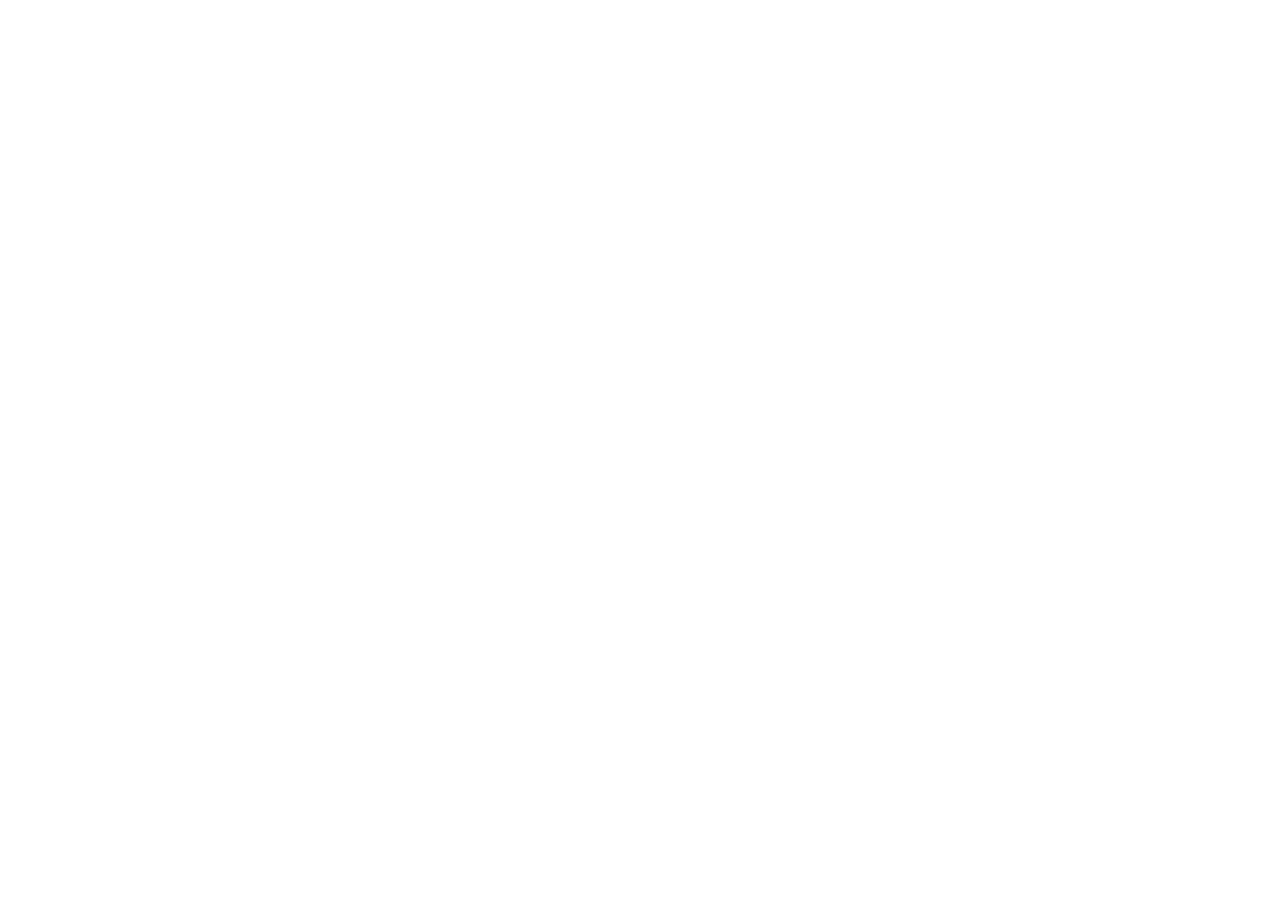
==== hw2/index.html @ 42480605 "Добавила пустые файлы, чтобы Git увидел папки" ====
<!DOCTYPE html>
<html lang="en">
<head>
    <meta charset="UTF-8">
    <meta name="viewport" content="width=device-width, initial-scale=1.0">
    <title>Hello</title>
</head>
<body>
    
</body>
</html>
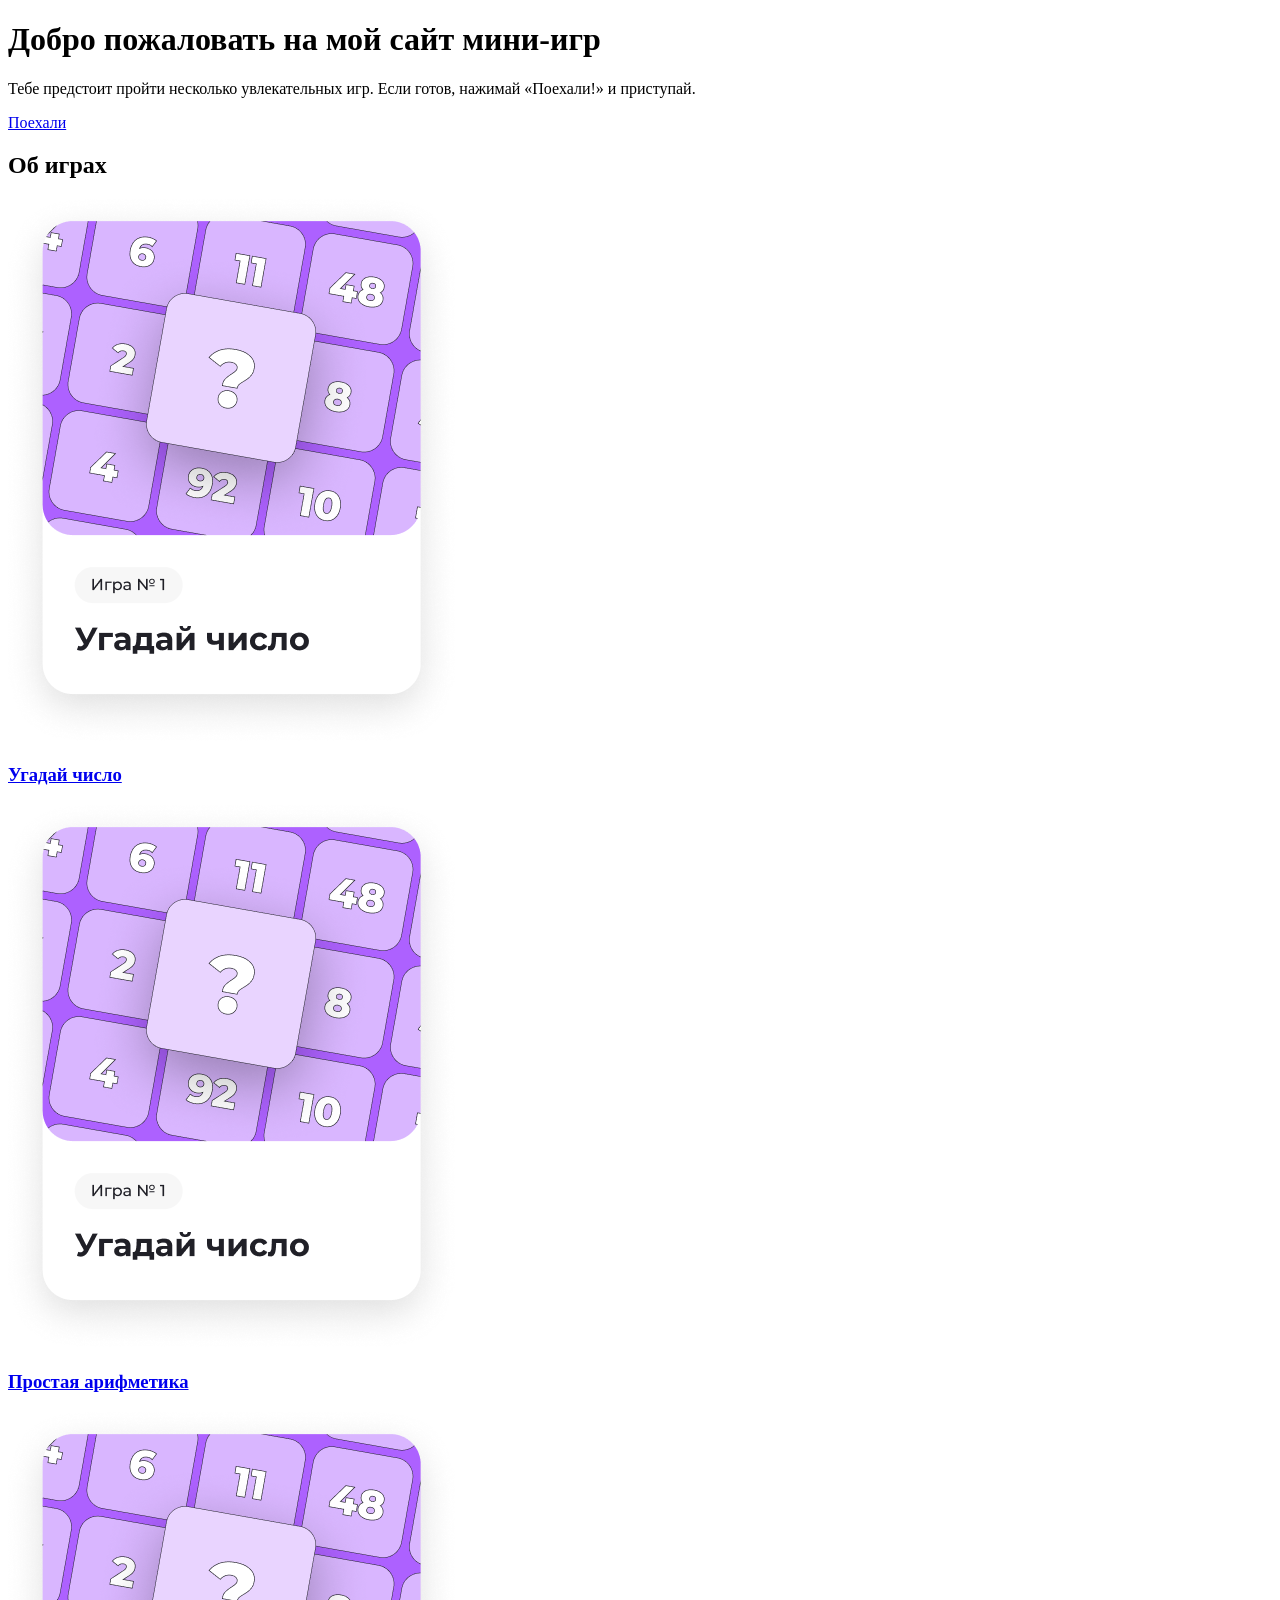
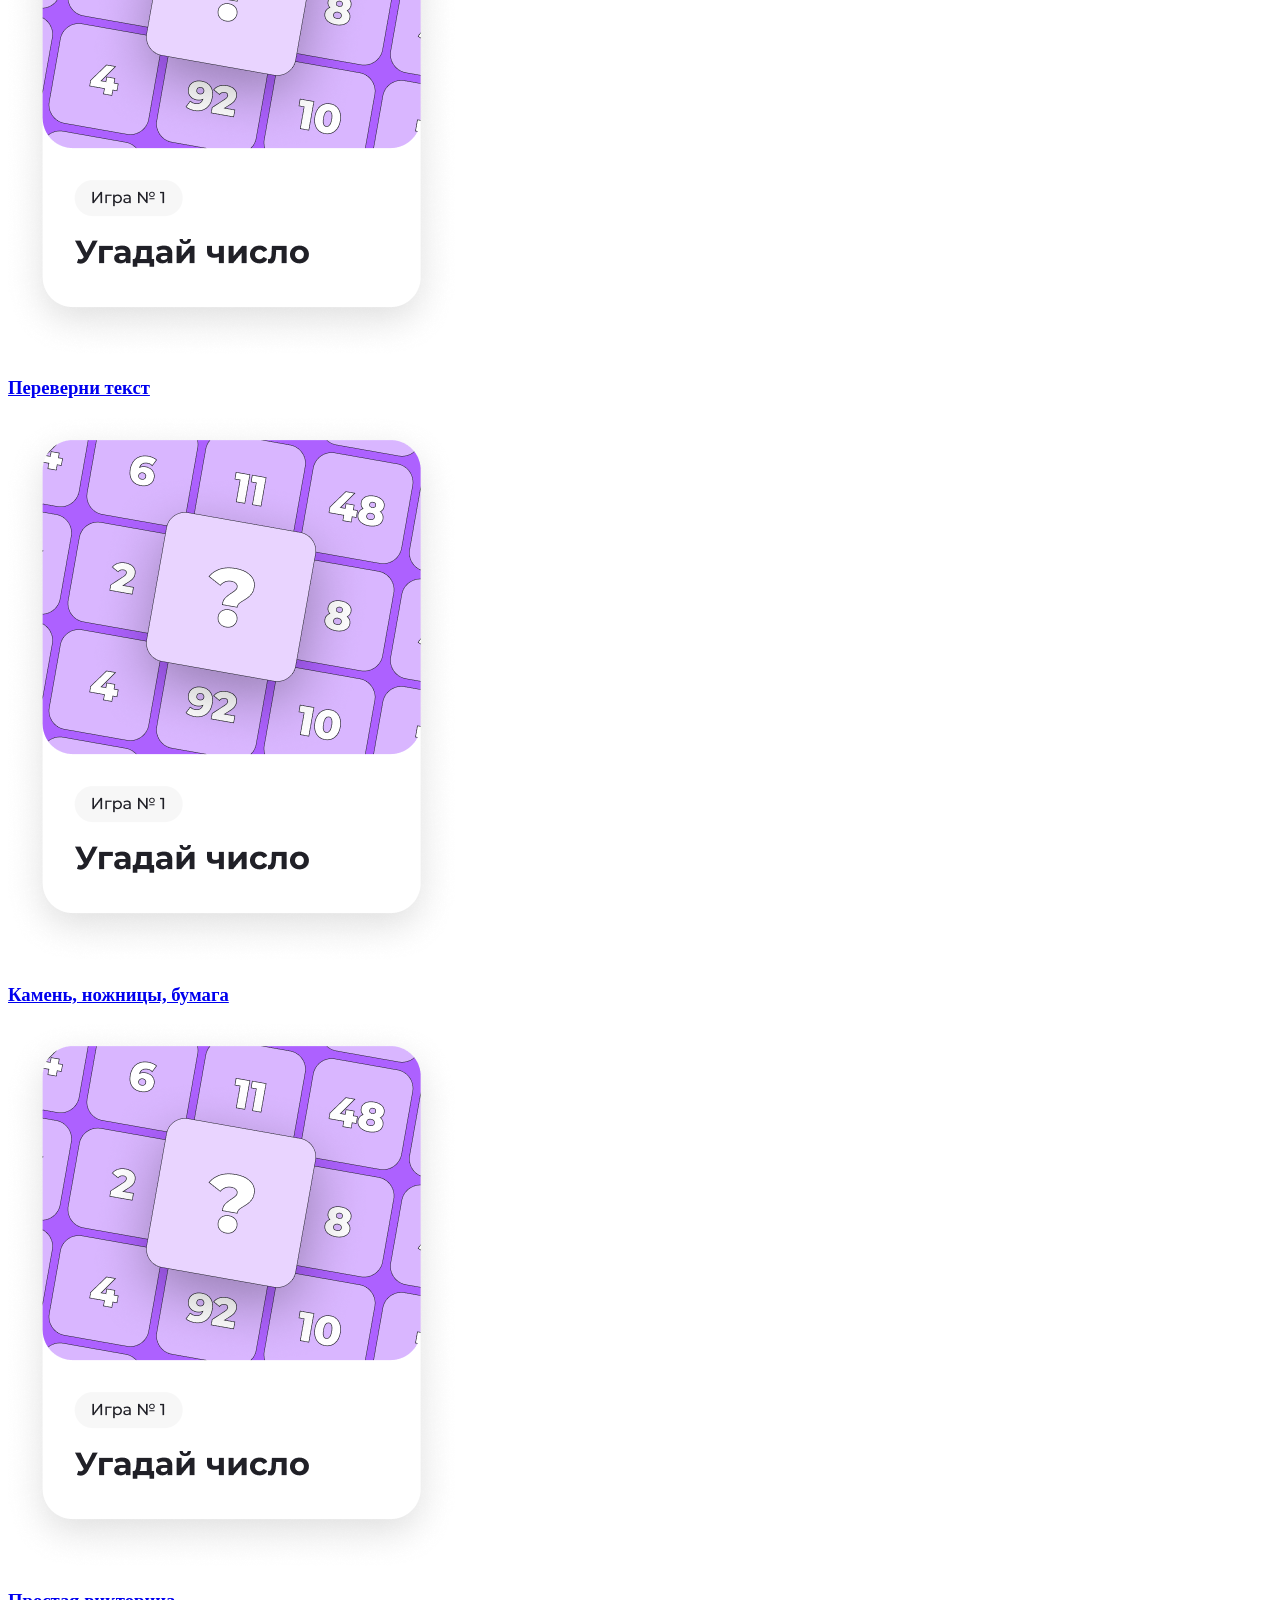
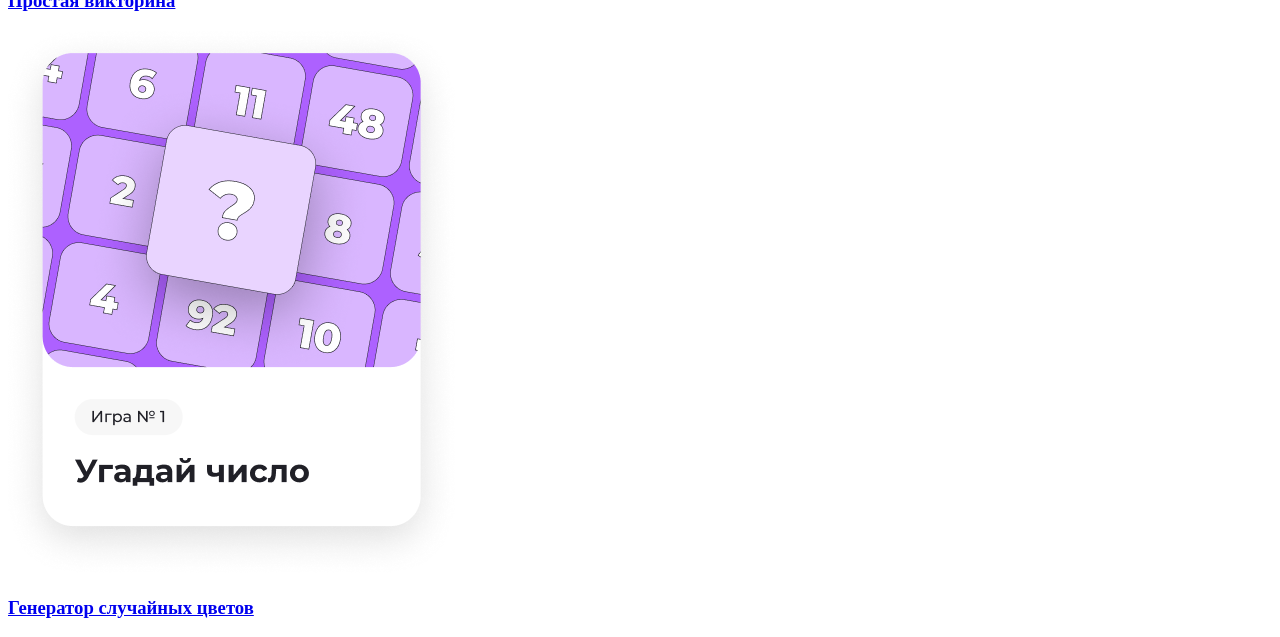
==== commit 854afe04: "Добавлен HTML-каркас сайта" ====
--- a/hw2/index.html
+++ b/hw2/index.html
@@ -1,11 +1,108 @@
 <!DOCTYPE html>
 <html lang="en">
+
 <head>
     <meta charset="UTF-8">
     <meta name="viewport" content="width=device-width, initial-scale=1.0">
-    <title>Hello</title>
+    <title>Сайт мини-игры</title>
 </head>
+
 <body>
-    
+
+    <header class="welcome-section">
+        <div class="welcome-section__container">
+            <div class="welcome-section__content">
+                <h1 class="welcome-section__title">Добро пожаловать на мой сайт мини-игр</h1>
+                <p class="welcome-section__text">Тебе предстоит пройти несколько увлекательных игр. Если готов, нажимай
+                    «Поехали!» и приступай.</p>
+                <div class="welcome-section__buttons">
+                    <a href="#games" class="welcome-section__button welcome-section__button_primary">Поехали</a>
+
+                </div>
+
+            </div>
+
+        </div>
+
+    </header>
+    <!--Блок "Об играх"-->
+    <main class="about-games-section" id="about">
+        <div class="about-games-section__container">
+            <h2 class="about-games-section__title">Об играх</h2>
+            <div class="games-grid">
+                <a href="#game-link-1" class="game-card">
+                    <div class="game-card__image-wrapper">
+                        <img src="img/guess.png" alt="Угадай число" class="game-card__image">
+
+                    </div>
+                    <div class="game-card__content">
+                        <h3 class="game-card__title">Угадай число</h3>
+
+
+                    </div>
+                </a>
+                <a href="#game-link-2" class="game-card">
+                    <div class="game-card__image-wrapper">
+                        <img src="img/guess.png" alt="Простая арифметика" class="game-card__image">
+
+                    </div>
+                    <div class="game-card__content">
+                        <h3 class="game-card__title">Простая арифметика</h3>
+
+
+                    </div>
+                </a>
+                <a href="#game-link-3" class="game-card">
+                    <div class="game-card__image-wrapper">
+                        <img src="img/guess.png" alt="Переверни текст" class="game-card__image">
+
+                    </div>
+                    <div class="game-card__content">
+                        <h3 class="game-card__title">Переверни текст</h3>
+
+
+                    </div>
+                </a>
+                <a href="#game-link-4" class="game-card">
+                    <div class="game-card__image-wrapper">
+                        <img src="img/guess.png" alt="Камень, ножницы, бумага" class="game-card__image">
+
+                    </div>
+                    <div class="game-card__content">
+                        <h3 class="game-card__title">Камень, ножницы, бумага</h3>
+
+
+                    </div>
+                </a>
+                <a href="#game-link-5" class="game-card">
+                    <div class="game-card__image-wrapper">
+                        <img src="img/guess.png" alt="Простая викторина" class="game-card__image">
+
+                    </div>
+                    <div class="game-card__content">
+                        <h3 class="game-card__title">Простая викторина</h3>
+
+
+                    </div>
+                </a>
+                <a href="#game-link-6" class="game-card">
+                    <div class="game-card__image-wrapper">
+                        <img src="img/guess.png" alt="Генератор случайных цветов" class="game-card__image">
+
+                    </div>
+                    <div class="game-card__content">
+                        <h3 class="game-card__title">Генератор случайных цветов</h3>
+
+
+                    </div>
+                </a>
+
+            </div>
+
+        </div>
+
+    </main>
+
 </body>
+
 </html>
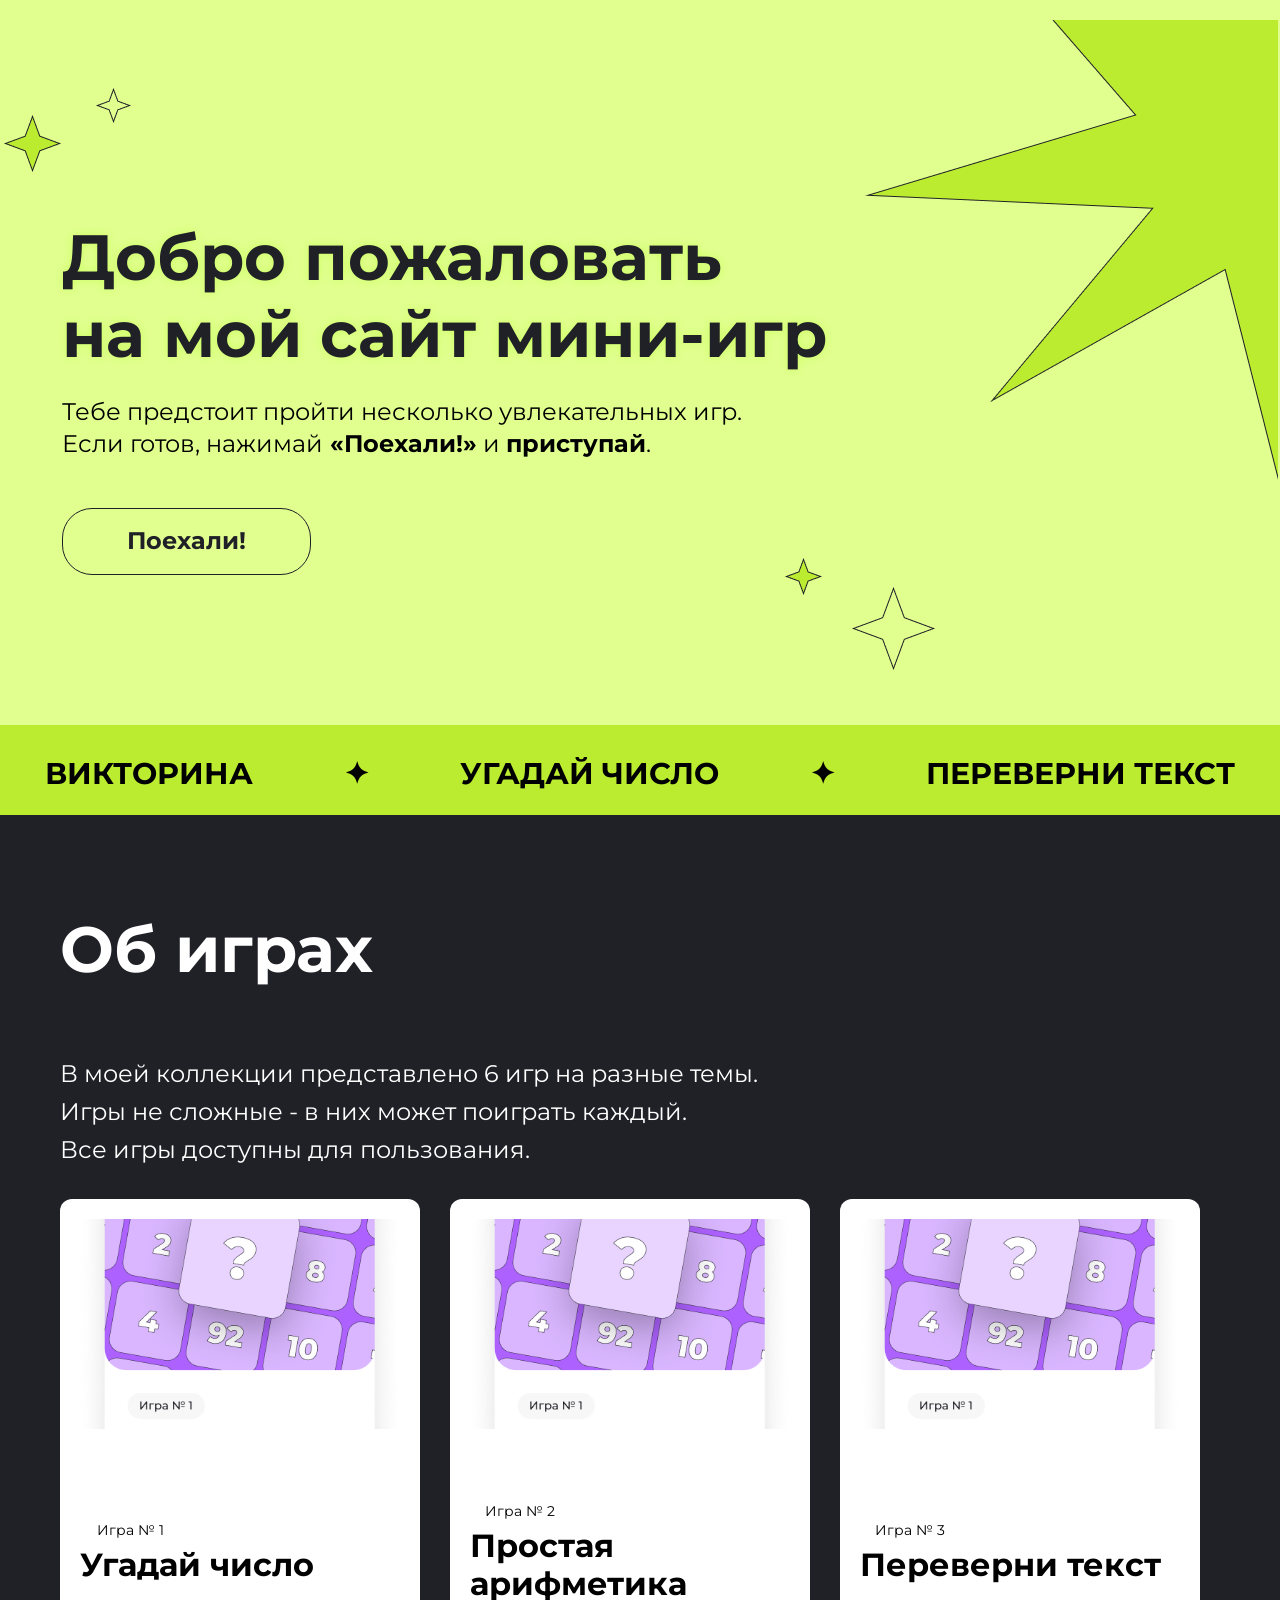
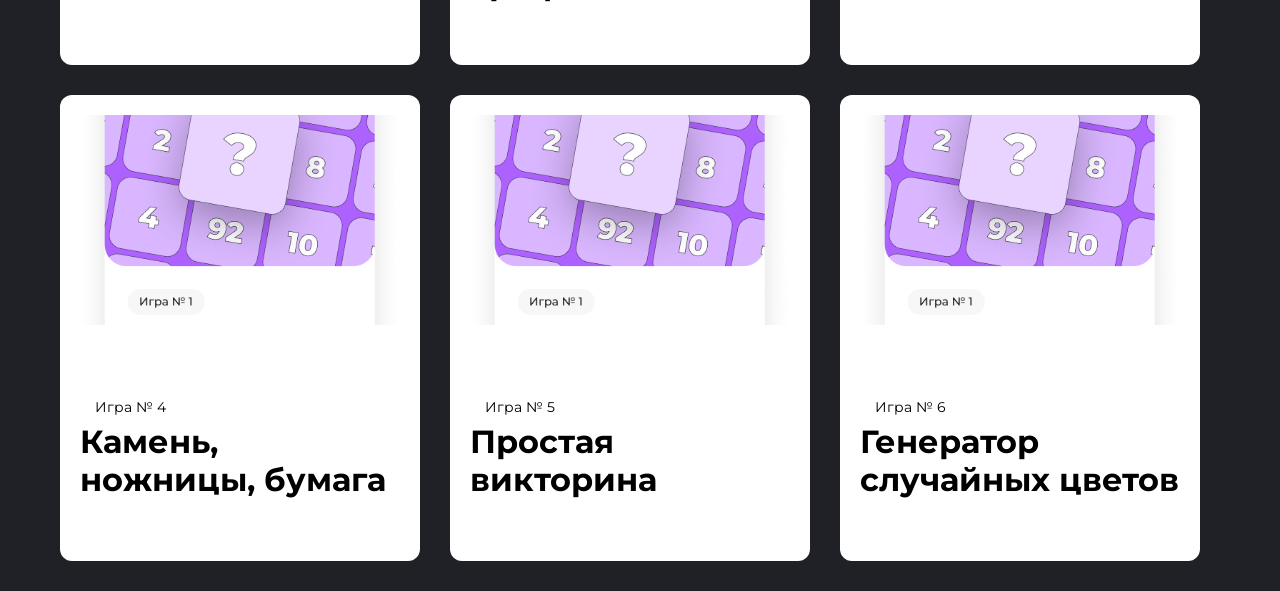
==== commit 57a37ef8: "Выполнена работа по CSS-верстке" ====
--- a/hw2/index.html
+++ b/hw2/index.html
@@ -5,84 +5,84 @@
     <meta charset="UTF-8">
     <meta name="viewport" content="width=device-width, initial-scale=1.0">
     <title>Сайт мини-игры</title>
+    <link rel="preconnect" href="https://fonts.googleapis.com">
+    <link rel="preconnect" href="https://fonts.gstatic.com" crossorigin>
+    <link href="https://fonts.googleapis.com/css2?family=Montserrat:ital,wght@0,100..900;1,100..900&display=swap"
+        rel="stylesheet">
+
+    <link rel="stylesheet" href="style.css">
 </head>
 
 <body>
-
     <header class="welcome-section">
+        <!--звезды-->
+        <img src="img/Star-1.png" class="star star-1" alt="star">
+        <img src="img/Star-2.png" class="star star-2" alt="star">
+        <img src="img/Star-3.png" class="star star-3" alt="star">
+        <img src="img/Star-4.png" class="star star-4" alt="star">
+        <img src="img/Star-5.png" class="star star-5" alt="star">
         <div class="welcome-section__container">
             <div class="welcome-section__content">
-                <h1 class="welcome-section__title">Добро пожаловать на мой сайт мини-игр</h1>
-                <p class="welcome-section__text">Тебе предстоит пройти несколько увлекательных игр. Если готов, нажимай
-                    «Поехали!» и приступай.</p>
+                <h1 class="welcome-section__title">Добро пожаловать<br> на мой сайт мини-игр</h1>
+                <p class="welcome-section__text">Тебе предстоит пройти несколько увлекательных игр.<br> Если готов, нажимай<strong> «Поехали!»</strong> и <strong> приступай</strong>.</p>
                 <div class="welcome-section__buttons">
-                    <a href="#games" class="welcome-section__button welcome-section__button_primary">Поехали</a>
-
+                    <a href="#about" class="welcome-section__button welcome-section__button_primary">Поехали!</a>
                 </div>
-
             </div>
-
         </div>
-
-    </header>
-    <!--Блок "Об играх"-->
+        <div class="games-marquee">
+            <span>ВИКТОРИНА</span> ✦ <span>УГАДАЙ ЧИСЛО</span> ✦ <span>ПЕРЕВЕРНИ ТЕКСТ</span>
+        </div>
+    </header> 
+    <!-- "Об играх"-->
     <main class="about-games-section" id="about">
         <div class="about-games-section__container">
             <h2 class="about-games-section__title">Об играх</h2>
+            <p class="about-games-section__text">В моей коллекции представлено 6 игр на разные темы.<br> Игры не сложные - в них может поиграть каждый.<br> Все игры доступны для пользования.</p>
             <div class="games-grid">
                 <a href="#game-link-1" class="game-card">
                     <div class="game-card__image-wrapper">
                         <img src="img/guess.png" alt="Угадай число" class="game-card__image">
-
                     </div>
                     <div class="game-card__content">
+                        <span class="game-card__number">Игра № 1</span>
                         <h3 class="game-card__title">Угадай число</h3>
-
-
                     </div>
                 </a>
                 <a href="#game-link-2" class="game-card">
                     <div class="game-card__image-wrapper">
                         <img src="img/guess.png" alt="Простая арифметика" class="game-card__image">
-
                     </div>
                     <div class="game-card__content">
+                        <span class="game-card__number">Игра № 2</span>
                         <h3 class="game-card__title">Простая арифметика</h3>
-
-
                     </div>
                 </a>
                 <a href="#game-link-3" class="game-card">
                     <div class="game-card__image-wrapper">
                         <img src="img/guess.png" alt="Переверни текст" class="game-card__image">
-
                     </div>
                     <div class="game-card__content">
+                        <span class="game-card__number">Игра № 3</span>
                         <h3 class="game-card__title">Переверни текст</h3>
-
-
                     </div>
                 </a>
                 <a href="#game-link-4" class="game-card">
                     <div class="game-card__image-wrapper">
                         <img src="img/guess.png" alt="Камень, ножницы, бумага" class="game-card__image">
-
                     </div>
                     <div class="game-card__content">
+                        <span class="game-card__number">Игра № 4</span>
                         <h3 class="game-card__title">Камень, ножницы, бумага</h3>
-
-
                     </div>
                 </a>
                 <a href="#game-link-5" class="game-card">
                     <div class="game-card__image-wrapper">
                         <img src="img/guess.png" alt="Простая викторина" class="game-card__image">
-
                     </div>
                     <div class="game-card__content">
+                        <span class="game-card__number">Игра № 5</span>
                         <h3 class="game-card__title">Простая викторина</h3>
-
-
                     </div>
                 </a>
                 <a href="#game-link-6" class="game-card">
@@ -91,18 +91,14 @@
 
                     </div>
                     <div class="game-card__content">
+                        <span class="game-card__number">Игра № 6</span>
                         <h3 class="game-card__title">Генератор случайных цветов</h3>
 
 
                     </div>
                 </a>
-
             </div>
-
         </div>
-
     </main>
-
 </body>
-
 </html>
--- a/hw2/style.css
+++ b/hw2/style.css
@@ -0,0 +1,270 @@
+css
+/* Базовые стили и переменные */
+:root {
+    --color-background-dark: #181818; /* Фон всего сайта */
+    --color-background-light: #282828; /* Фон секций */
+    --color-primary-green: #A1FF00; /* Яркий зеленый */
+    --color-accent-yellow: #FFD700; /* Акцентный желтый */
+    --color-text-primary: #FFFFFF; /* Основной текст */
+    --color-text-secondary: #CCCCCC; /* Второстепенный текст */
+    --color-card-bg-1: #4a247f; /* Цвет для карточки 1 */
+    --color-card-bg-2: #008080; /* Цвет для карточки 2 */
+    --color-card-bg-3: #800080; /* Цвет для карточки 3 */
+    --color-card-bg-4: #006400; /* Цвет для карточки 4 */
+    --color-card-bg-5: #800020; /* Цвет для карточки 5 */
+    --color-card-bg-6: #000080; /* Цвет для карточки 6 */
+
+    --font-family-primary: 'Montserrat', sans-serif; 
+    --font-family-secondary: 'Roboto', sans-serif; 
+    --spacing-unit: 16px;
+}
+/* Сброс базовых стилей */
+body {
+    margin: 0;
+    font-family: 'Montserrat', sans-serif;
+    background-color: var(--color-background-dark);
+    color: var(--color-text-primary);
+    line-height: 1.6;
+}
+
+*,
+*::before,
+*::after {
+    box-sizing: border-box;
+}
+/*========================================*/
+/* Блок "Добро пожаловать" */
+/*========================================*/
+.welcome-section {
+    background-color: #E1FF8F;
+    padding: 80px 0; 
+    text-align: left;
+    margin: 0;
+    height: 815px;
+    position: relative; 
+    overflow: hidden; 
+}
+.star {
+    position: absolute;
+}
+.star-1 { top: 20px; right: 2px; }
+.star-2 { top: 115px; left: 4px; }
+.star-3 { top: 88px; left: 96px; }
+.star-4 { top: 587px; right: 345px; }
+.star-5 { top: 558px; right: 458px; }
+
+
+/* Декоративные элементы */
+.welcome-section::before,
+.welcome-section::after {
+    content: '';
+    position: absolute;
+    background-color: var(--color-primary-green);
+    opacity: 0.2;
+    filter: blur(100px); 
+    z-index: 0;
+}
+.welcome-section::before {
+    width: 200px;
+    height: 200px;
+    top: 20px;
+    left: 50px;
+    transform: rotate(-45deg);
+}
+.welcome-section::after {
+    width: 180px;
+    height: 180px;
+    bottom: 30px;
+    right: 70px;
+    transform: rotate(45deg);
+}
+.welcome-section__container {
+    max-width: 1200px; 
+    margin-left: 0;
+    margin-right: 0;
+    padding: 0 20px; 
+    position: relative; 
+    z-index: 1;
+}
+.welcome-section__content {
+    max-width: 800px; 
+    margin: 0;
+    padding: 0 20px;
+    padding-left: 42px;
+    padding-top: 96px;
+    position: relative; 
+    z-index: 1;
+}
+.welcome-section__title {
+    font-family: 'Montserrat', sans-serif;
+    font-size: 64px; 
+    font-weight: 700;
+    width: 769px;
+    line-height: 1.2;
+    color: #202027;
+    margin-bottom: var(--spacing-unit);
+    text-shadow: 0 0 10px rgba(161, 255, 0, 0.3); 
+}
+.welcome-section__text {
+    font-size: 24px; 
+    line-height: 32px;
+    margin-bottom: 48px;        
+}
+.welcome-section__buttons {
+    display: flex;   
+    gap: 20px; 
+}
+.welcome-section__button {
+    display: inline-block;
+    padding: 13px 64px;
+    font-family: 'Montserrat', sans-serif;
+    font-size: 24px;
+    font-weight: 700;
+    text-decoration: none;
+    border-radius: 30px; 
+    transition: all 0.3s ease;
+    cursor: pointer;
+    border: 1px solid transparent;    
+}
+.welcome-section__button_primary {   
+    color: #202027;
+    border-color: #202027;   
+}
+.welcome-section__button_primary:hover {
+    background-color: #202027;
+    color: #FFFFFF;
+    border-color: #202027;
+    transform: translateY(-3px);
+    box-shadow: 0 5px 15px rgba(161, 255, 0, 0.4);
+}
+.welcome-section__button_secondary {
+    background-color: transparent;
+    color: #FFFFFF;
+    border-color: #202027;   
+}
+.welcome-section__button_secondary:hover {
+    background-color: var(--color-primary-green);
+    color: #202027;
+    border-color: #202027;
+    transform: translateY(-3px);
+}
+.games-marquee {
+    background-color: #BCEC30;
+    color: #000;
+    padding: 25px 0;
+    margin-top: 150px;
+    font-size: 30px;
+    font-weight: bold;
+    display: flex;
+    justify-content: space-around;
+    overflow: hidden;
+    text-transform: uppercase;
+}
+/*========================================*/
+/* Блок "Об играх" */
+/*========================================*/
+.about-games-section {
+    background-color: #202027;
+    padding: 30px 0;
+}
+.about-games-section__container {
+    max-width: 1200px;
+    margin: 0;
+    padding-left: 60px;
+    display: flex;
+    flex-direction: column;
+    gap: 5px;  
+}
+.about-games-section__title {
+    font-family: 'Montserrat', sans-serif;
+    font-size: 64px; 
+    font-weight: 700;
+    margin-bottom: 10px;
+    color: #FFFFFF;
+    position: relative;
+    display: inline-block; 
+    padding-bottom: 15px;
+}
+.about-games-section__title::after {
+    content: '';
+    position: absolute;
+    bottom: 0; 
+    left: 50%;
+    transform: translateX(-50%);
+    width: 80px; 
+    height: 3px; 
+    background-color: var(--color-primary-green);
+    border-radius: 2px;
+}
+.about-games-section__text {
+    color: #FFFFFF;
+    font-size: 24px;
+}
+.games-grid {
+    display: grid;
+    grid-template-columns: repeat(3, 1fr); 
+    gap: 30px; 
+}
+.game-card {
+    background-color: #FFFFFF; 
+    border-radius: 12px;
+    overflow: hidden; 
+    text-decoration: none;
+    color: var(--color-text-primary);
+    transition: transform 0.3s ease, box-shadow 0.3s ease;
+    display: flex;
+    min-height: 466px;
+    flex-direction: column; 
+}
+.game-card:hover {
+    transform: translateY(-10px); 
+    box-shadow: 0 15px 30px rgba(0, 0, 0, 0.3); 
+}
+.game-card__image-wrapper {
+    background-color: var(--color-card-bg-1); 
+    display: flex;
+    justify-content: center;
+    align-items: center;
+    padding: 20px; 
+    height: 250px; 
+    overflow: hidden; 
+}
+.game-card__image {
+    display: block;
+    width: 100%;
+    height: 100%;
+    object-fit: cover; 
+    border-radius: 8px 8px 0 0; 
+}
+.game-card__content {
+    padding: 20px;
+    text-align: center;
+    flex-grow: 1; 
+    display: flex;
+    flex-direction: column;
+    justify-content: center;
+}
+
+.game-card__title {
+    font-family: 'Montserrat', sans-serif;
+    font-size: 32px;
+    font-weight: 700;
+    margin-top: 0;
+    margin-bottom: 10px;
+    text-align: left;
+    line-height: 1.2;
+    display: block;
+    color: var(--color-text-primary);
+}
+.game-card__number {
+    font-size: 14px;
+    padding-right: 220px;
+    margin-bottom: 5px;
+    display: block;
+}
+.game-card__description {
+    font-size: 16px;
+    color: var(--color-text-secondary);
+    margin-bottom: 0;
+}
+
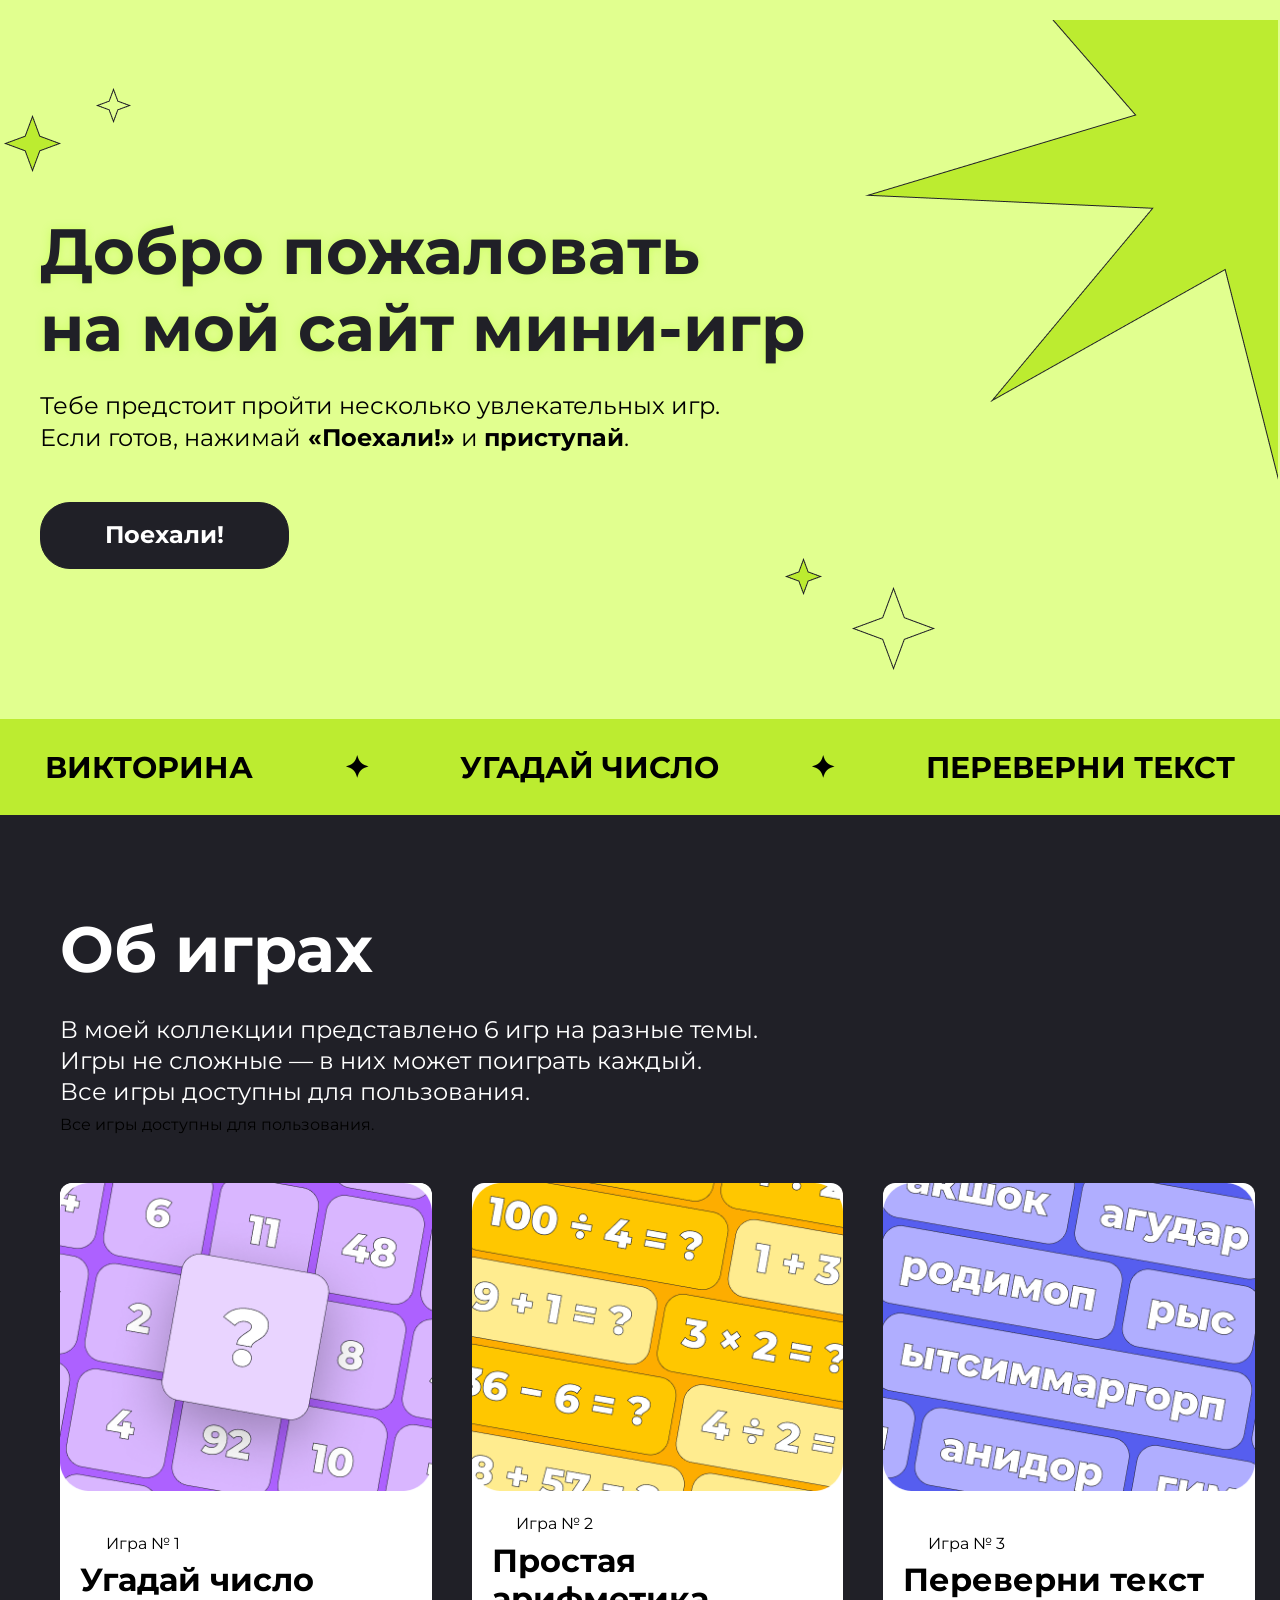
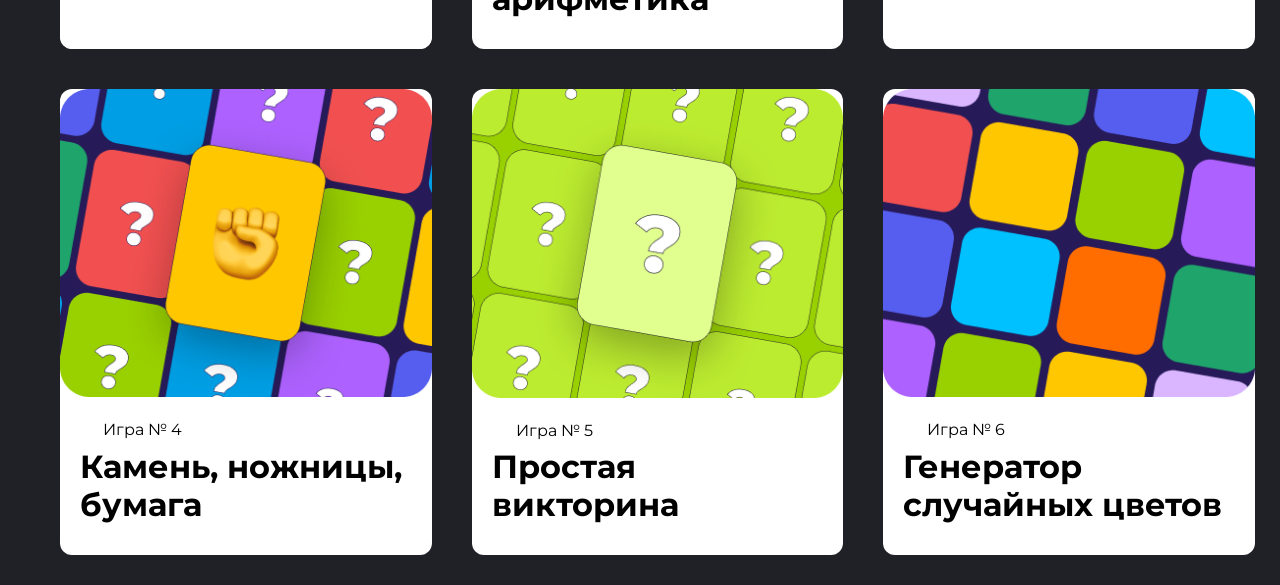
==== commit b2504a15: "отцентрированы контейнеры (используя calc)" ====
--- a/hw2/index.html
+++ b/hw2/index.html
@@ -1,6 +1,5 @@
 <!DOCTYPE html>
 <html lang="en">
-
 <head>
     <meta charset="UTF-8">
     <meta name="viewport" content="width=device-width, initial-scale=1.0">
@@ -38,20 +37,25 @@
     <main class="about-games-section" id="about">
         <div class="about-games-section__container">
             <h2 class="about-games-section__title">Об играх</h2>
-            <p class="about-games-section__text">В моей коллекции представлено 6 игр на разные темы.<br> Игры не сложные - в них может поиграть каждый.<br> Все игры доступны для пользования.</p>
+            <p class="about-games-section__text">В моей коллекции представлено 6 игр на разные темы.<br> Игры не сложные — в них может поиграть каждый.<br> Все игры доступны для пользования.</p>
+            Все игры доступны для пользования.
             <div class="games-grid">
-                <a href="#game-link-1" class="game-card">
-                    <div class="game-card__image-wrapper">
-                        <img src="img/guess.png" alt="Угадай число" class="game-card__image">
-                    </div>
-                    <div class="game-card__content">
-                        <span class="game-card__number">Игра № 1</span>
-                        <h3 class="game-card__title">Угадай число</h3>
-                    </div>
-                </a>
+                <div class="game-card">
+                    <a href="#game-link-1" class="game-card">
+                        <div class="game-card__image-wrapper">
+                            <img src="img/Обложка карточки1.png" alt="Угадай число" class="game-card__image">
+                        </div>
+                        <div class="game-card__content">
+                            <span class="game-card__number">Игра № 1</span>
+                            <h3 class="game-card__title">Угадай число</h3>
+                        </div>
+                    </a>
+                    
+                </div>
+                
                 <a href="#game-link-2" class="game-card">
                     <div class="game-card__image-wrapper">
-                        <img src="img/guess.png" alt="Простая арифметика" class="game-card__image">
+                        <img src="img/Обложка карточки2.png" alt="Простая арифметика" class="game-card__image">
                     </div>
                     <div class="game-card__content">
                         <span class="game-card__number">Игра № 2</span>
@@ -60,7 +64,7 @@
                 </a>
                 <a href="#game-link-3" class="game-card">
                     <div class="game-card__image-wrapper">
-                        <img src="img/guess.png" alt="Переверни текст" class="game-card__image">
+                        <img src="img/Обложка карточки3 .png" alt="Переверни текст" class="game-card__image">
                     </div>
                     <div class="game-card__content">
                         <span class="game-card__number">Игра № 3</span>
@@ -69,7 +73,7 @@
                 </a>
                 <a href="#game-link-4" class="game-card">
                     <div class="game-card__image-wrapper">
-                        <img src="img/guess.png" alt="Камень, ножницы, бумага" class="game-card__image">
+                        <img src="img/Обложка карточки4 .png" alt="Камень, ножницы, бумага" class="game-card__image">
                     </div>
                     <div class="game-card__content">
                         <span class="game-card__number">Игра № 4</span>
@@ -78,7 +82,7 @@
                 </a>
                 <a href="#game-link-5" class="game-card">
                     <div class="game-card__image-wrapper">
-                        <img src="img/guess.png" alt="Простая викторина" class="game-card__image">
+                        <img src="img/Обложка карточки5 .png" alt="Простая викторина" class="game-card__image">
                     </div>
                     <div class="game-card__content">
                         <span class="game-card__number">Игра № 5</span>
@@ -87,7 +91,7 @@
                 </a>
                 <a href="#game-link-6" class="game-card">
                     <div class="game-card__image-wrapper">
-                        <img src="img/guess.png" alt="Генератор случайных цветов" class="game-card__image">
+                        <img src="img/Обложка карточки6 .png" alt="Генератор случайных цветов" class="game-card__image">
 
                     </div>
                     <div class="game-card__content">
--- a/hw2/style.css
+++ b/hw2/style.css
@@ -78,20 +78,23 @@
     right: 70px;
     transform: rotate(45deg);
 }
-.welcome-section__container {
+.welcome-section__container,
+.about-games-section__container {
     max-width: 1200px; 
-    margin-left: 0;
-    margin-right: 0;
-    padding: 0 20px; 
+    margin-left: calc((100% - 1200px) / 2);
+    margin-right: calc((100% - 1200px) / 2);
+    
+}
+.welcome-section__container { 
+   
+   
     position: relative; 
     z-index: 1;
 }
 .welcome-section__content {
     max-width: 800px; 
-    margin: 0;
-    padding: 0 20px;
-    padding-left: 42px;
-    padding-top: 96px;
+    
+    padding-top: 90px;
     position: relative; 
     z-index: 1;
 }
@@ -127,12 +130,13 @@
     border: 1px solid transparent;    
 }
 .welcome-section__button_primary {   
+    color: #FFFFFF;
+    border-color: #202027; 
+    background-color: #202027;  
+}
+.welcome-section__button_primary:hover {
+    background-color: #FFFFFF;
     color: #202027;
-    border-color: #202027;   
-}
-.welcome-section__button_primary:hover {
-    background-color: #202027;
-    color: #FFFFFF;
     border-color: #202027;
     transform: translateY(-3px);
     box-shadow: 0 5px 15px rgba(161, 255, 0, 0.4);
@@ -168,7 +172,7 @@
     padding: 30px 0;
 }
 .about-games-section__container {
-    max-width: 1200px;
+    max-width: 1255px;
     margin: 0;
     padding-left: 60px;
     display: flex;
@@ -179,11 +183,11 @@
     font-family: 'Montserrat', sans-serif;
     font-size: 64px; 
     font-weight: 700;
-    margin-bottom: 10px;
+    margin-bottom: 8px;
     color: #FFFFFF;
     position: relative;
     display: inline-block; 
-    padding-bottom: 15px;
+    
 }
 .about-games-section__title::after {
     content: '';
@@ -199,11 +203,15 @@
 .about-games-section__text {
     color: #FFFFFF;
     font-size: 24px;
+    margin: 0;
+    line-height: 1.3;
+    
 }
 .games-grid {
     display: grid;
     grid-template-columns: repeat(3, 1fr); 
-    gap: 30px; 
+    gap: 40px; 
+    padding-top: 40px;
 }
 .game-card {
     background-color: #FFFFFF; 
@@ -225,8 +233,7 @@
     display: flex;
     justify-content: center;
     align-items: center;
-    padding: 20px; 
-    height: 250px; 
+    
     overflow: hidden; 
 }
 .game-card__image {
@@ -257,8 +264,8 @@
     color: var(--color-text-primary);
 }
 .game-card__number {
-    font-size: 14px;
-    padding-right: 220px;
+    font-size: 16px;
+    padding-right: 206px;
     margin-bottom: 5px;
     display: block;
 }
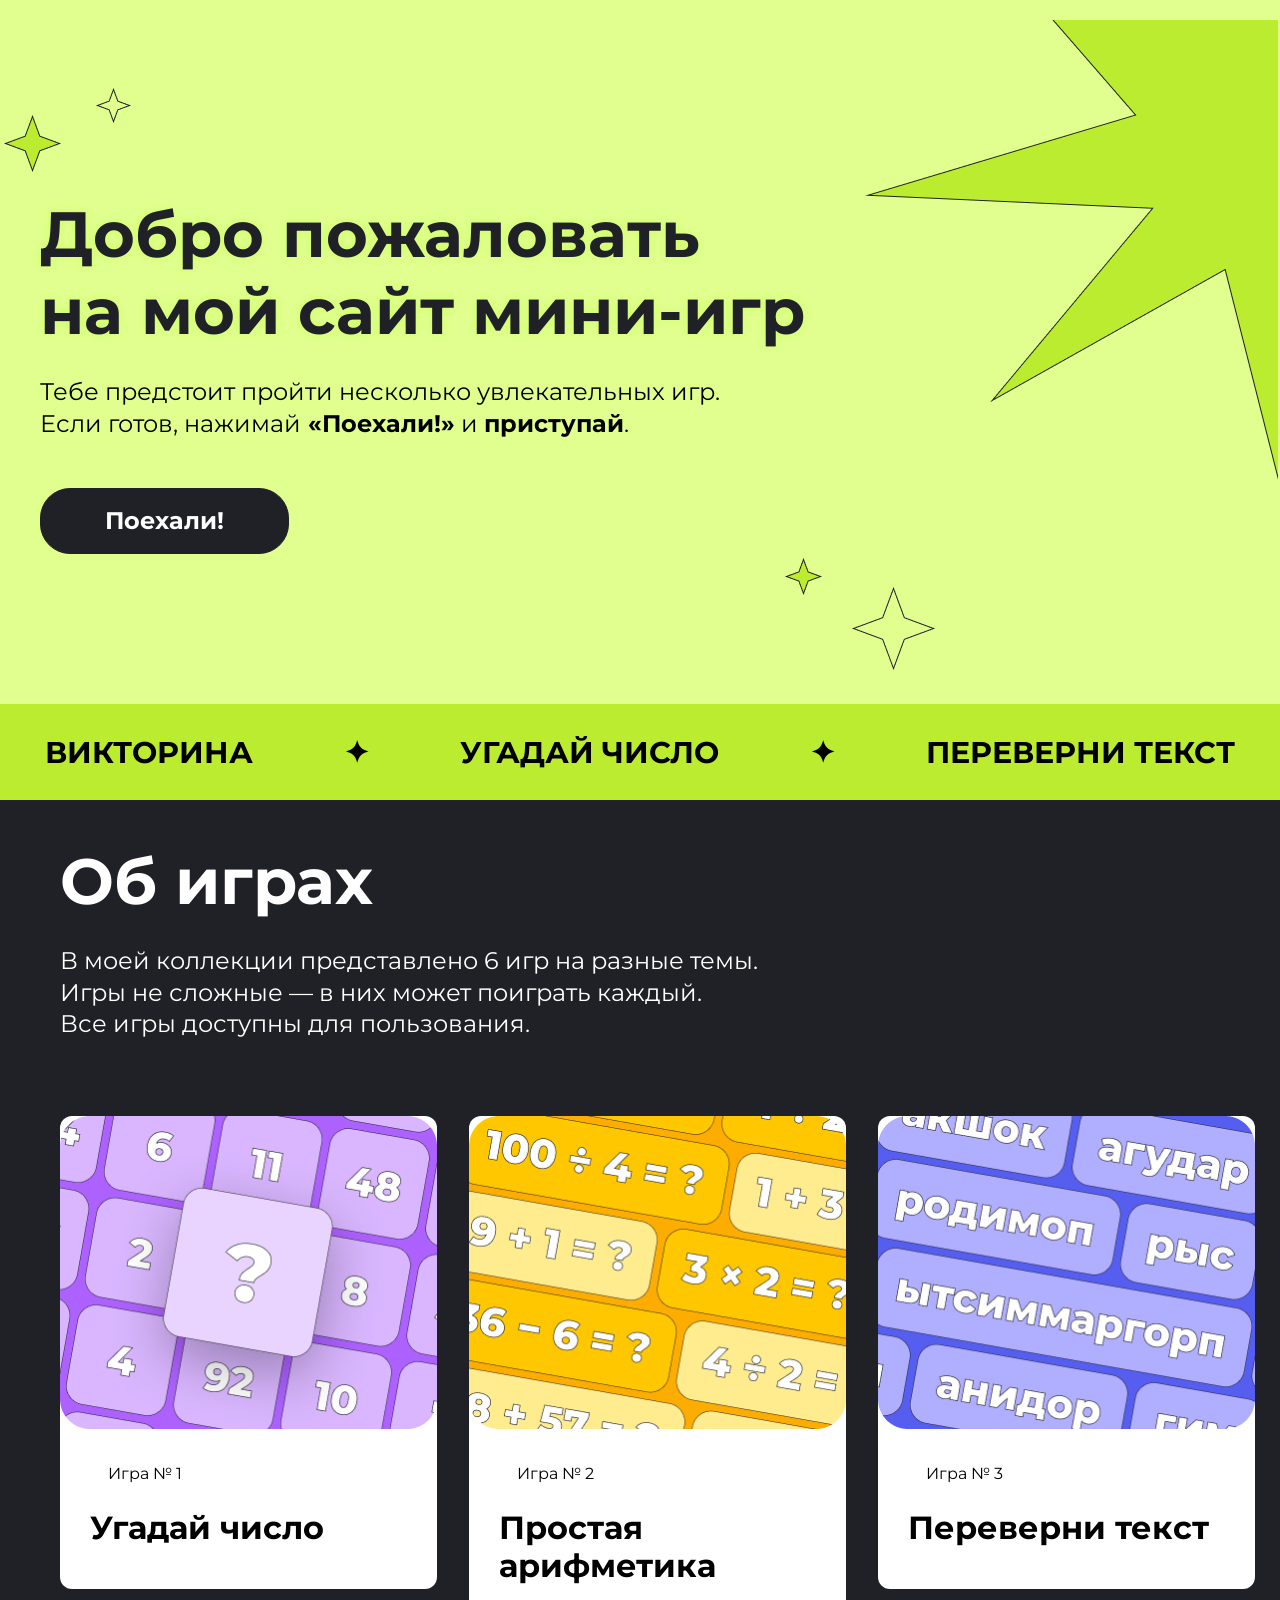
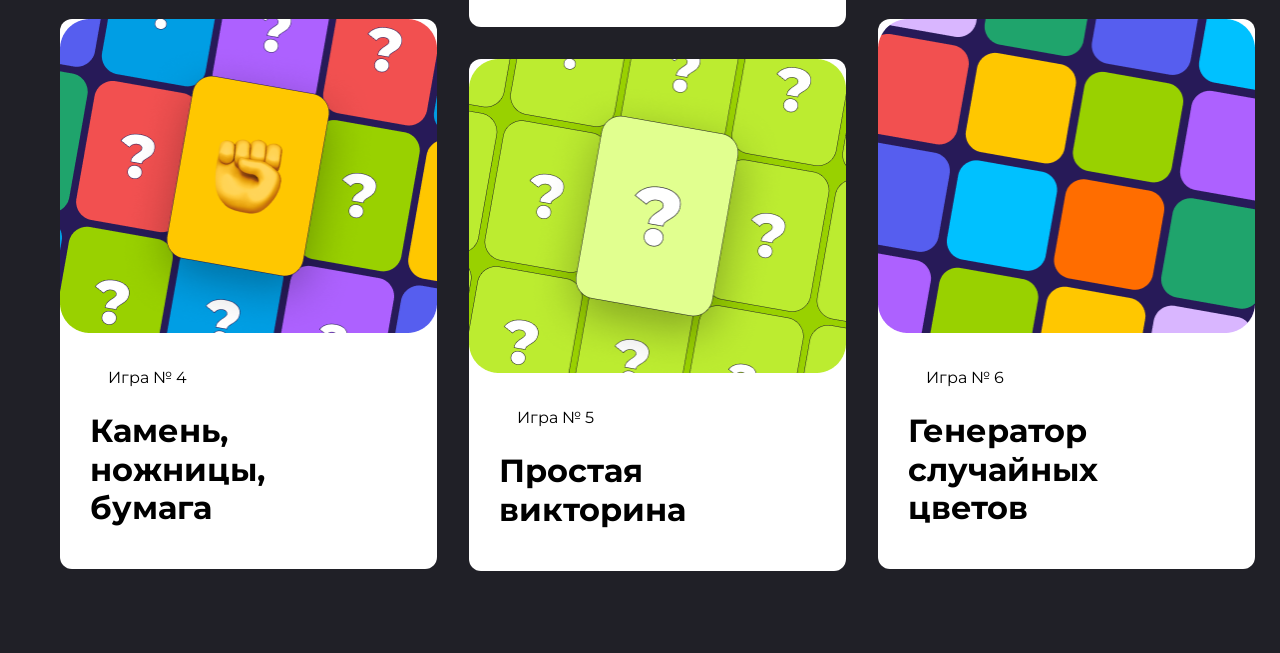
==== commit 5b73dfad: "изменение блока с карточками, подогнала под макет" ====
--- a/hw2/index.html
+++ b/hw2/index.html
@@ -38,9 +38,8 @@
         <div class="about-games-section__container">
             <h2 class="about-games-section__title">Об играх</h2>
             <p class="about-games-section__text">В моей коллекции представлено 6 игр на разные темы.<br> Игры не сложные — в них может поиграть каждый.<br> Все игры доступны для пользования.</p>
-            Все игры доступны для пользования.
             <div class="games-grid">
-                <div class="game-card">
+                
                     <a href="#game-link-1" class="game-card">
                         <div class="game-card__image-wrapper">
                             <img src="img/Обложка карточки1.png" alt="Угадай число" class="game-card__image">
@@ -51,7 +50,7 @@
                         </div>
                     </a>
                     
-                </div>
+                
                 
                 <a href="#game-link-2" class="game-card">
                     <div class="game-card__image-wrapper">
@@ -77,7 +76,7 @@
                     </div>
                     <div class="game-card__content">
                         <span class="game-card__number">Игра № 4</span>
-                        <h3 class="game-card__title">Камень, ножницы, бумага</h3>
+                        <h3 class="game-card__title">Камень, ножницы,<br> бумага</h3>
                     </div>
                 </a>
                 <a href="#game-link-5" class="game-card">
--- a/hw2/style.css
+++ b/hw2/style.css
@@ -1,29 +1,10 @@
-css
-/* Базовые стили и переменные */
-:root {
-    --color-background-dark: #181818; /* Фон всего сайта */
-    --color-background-light: #282828; /* Фон секций */
-    --color-primary-green: #A1FF00; /* Яркий зеленый */
-    --color-accent-yellow: #FFD700; /* Акцентный желтый */
-    --color-text-primary: #FFFFFF; /* Основной текст */
-    --color-text-secondary: #CCCCCC; /* Второстепенный текст */
-    --color-card-bg-1: #4a247f; /* Цвет для карточки 1 */
-    --color-card-bg-2: #008080; /* Цвет для карточки 2 */
-    --color-card-bg-3: #800080; /* Цвет для карточки 3 */
-    --color-card-bg-4: #006400; /* Цвет для карточки 4 */
-    --color-card-bg-5: #800020; /* Цвет для карточки 5 */
-    --color-card-bg-6: #000080; /* Цвет для карточки 6 */
-
-    --font-family-primary: 'Montserrat', sans-serif; 
-    --font-family-secondary: 'Roboto', sans-serif; 
-    --spacing-unit: 16px;
-}
-/* Сброс базовых стилей */
+*{
+    margin: 0;
+    padding: 0;
+    box-sizing: border-box;
+}
 body {
-    margin: 0;
-    font-family: 'Montserrat', sans-serif;
-    background-color: var(--color-background-dark);
-    color: var(--color-text-primary);
+    font-family: 'Montserrat', sans-serif;
     line-height: 1.6;
 }
 
@@ -32,15 +13,13 @@
 *::after {
     box-sizing: border-box;
 }
-/*========================================*/
-/* Блок "Добро пожаловать" */
-/*========================================*/
+
 .welcome-section {
     background-color: #E1FF8F;
-    padding: 80px 0; 
+    padding: 106px 0; 
     text-align: left;
     margin: 0;
-    height: 815px;
+    height: 800px;
     position: relative; 
     overflow: hidden; 
 }
@@ -111,7 +90,8 @@
 .welcome-section__text {
     font-size: 24px; 
     line-height: 32px;
-    margin-bottom: 48px;        
+    margin-bottom: 48px; 
+    margin-top: 26px;       
 }
 .welcome-section__buttons {
     display: flex;   
@@ -210,9 +190,14 @@
 .games-grid {
     display: grid;
     grid-template-columns: repeat(3, 1fr); 
-    gap: 40px; 
-    padding-top: 40px;
-}
+    gap: 32px; 
+    align-items: start;
+    margin-top: 72px;
+    padding-bottom: 14px;
+    
+   
+}
+
 .game-card {
     background-color: #FFFFFF; 
     border-radius: 12px;
@@ -221,9 +206,18 @@
     color: var(--color-text-primary);
     transition: transform 0.3s ease, box-shadow 0.3s ease;
     display: flex;
-    min-height: 466px;
+    
     flex-direction: column; 
-}
+    flex-grow: 1;
+   
+}
+.game-card:nth-child(4) {
+    transform: translateY(-40px);
+}
+.game-card:nth-child(6) {
+    transform: translateY(-40px);
+}
+
 .game-card:hover {
     transform: translateY(-10px); 
     box-shadow: 0 15px 30px rgba(0, 0, 0, 0.3); 
@@ -233,7 +227,7 @@
     display: flex;
     justify-content: center;
     align-items: center;
-    
+    position: relative;
     overflow: hidden; 
 }
 .game-card__image {
@@ -245,7 +239,7 @@
 }
 .game-card__content {
     padding: 20px;
-    text-align: center;
+    text-align: left;
     flex-grow: 1; 
     display: flex;
     flex-direction: column;
@@ -256,22 +250,20 @@
     font-family: 'Montserrat', sans-serif;
     font-size: 32px;
     font-weight: 700;
-    margin-top: 0;
-    margin-bottom: 10px;
+    margin: 22px 10px;
     text-align: left;
     line-height: 1.2;
     display: block;
-    color: var(--color-text-primary);
+    
 }
 .game-card__number {
     font-size: 16px;
-    padding-right: 206px;
-    margin-bottom: 5px;
+    margin: 12px 28px 0;
+    
     display: block;
 }
 .game-card__description {
     font-size: 16px;
-    color: var(--color-text-secondary);
     margin-bottom: 0;
 }
 
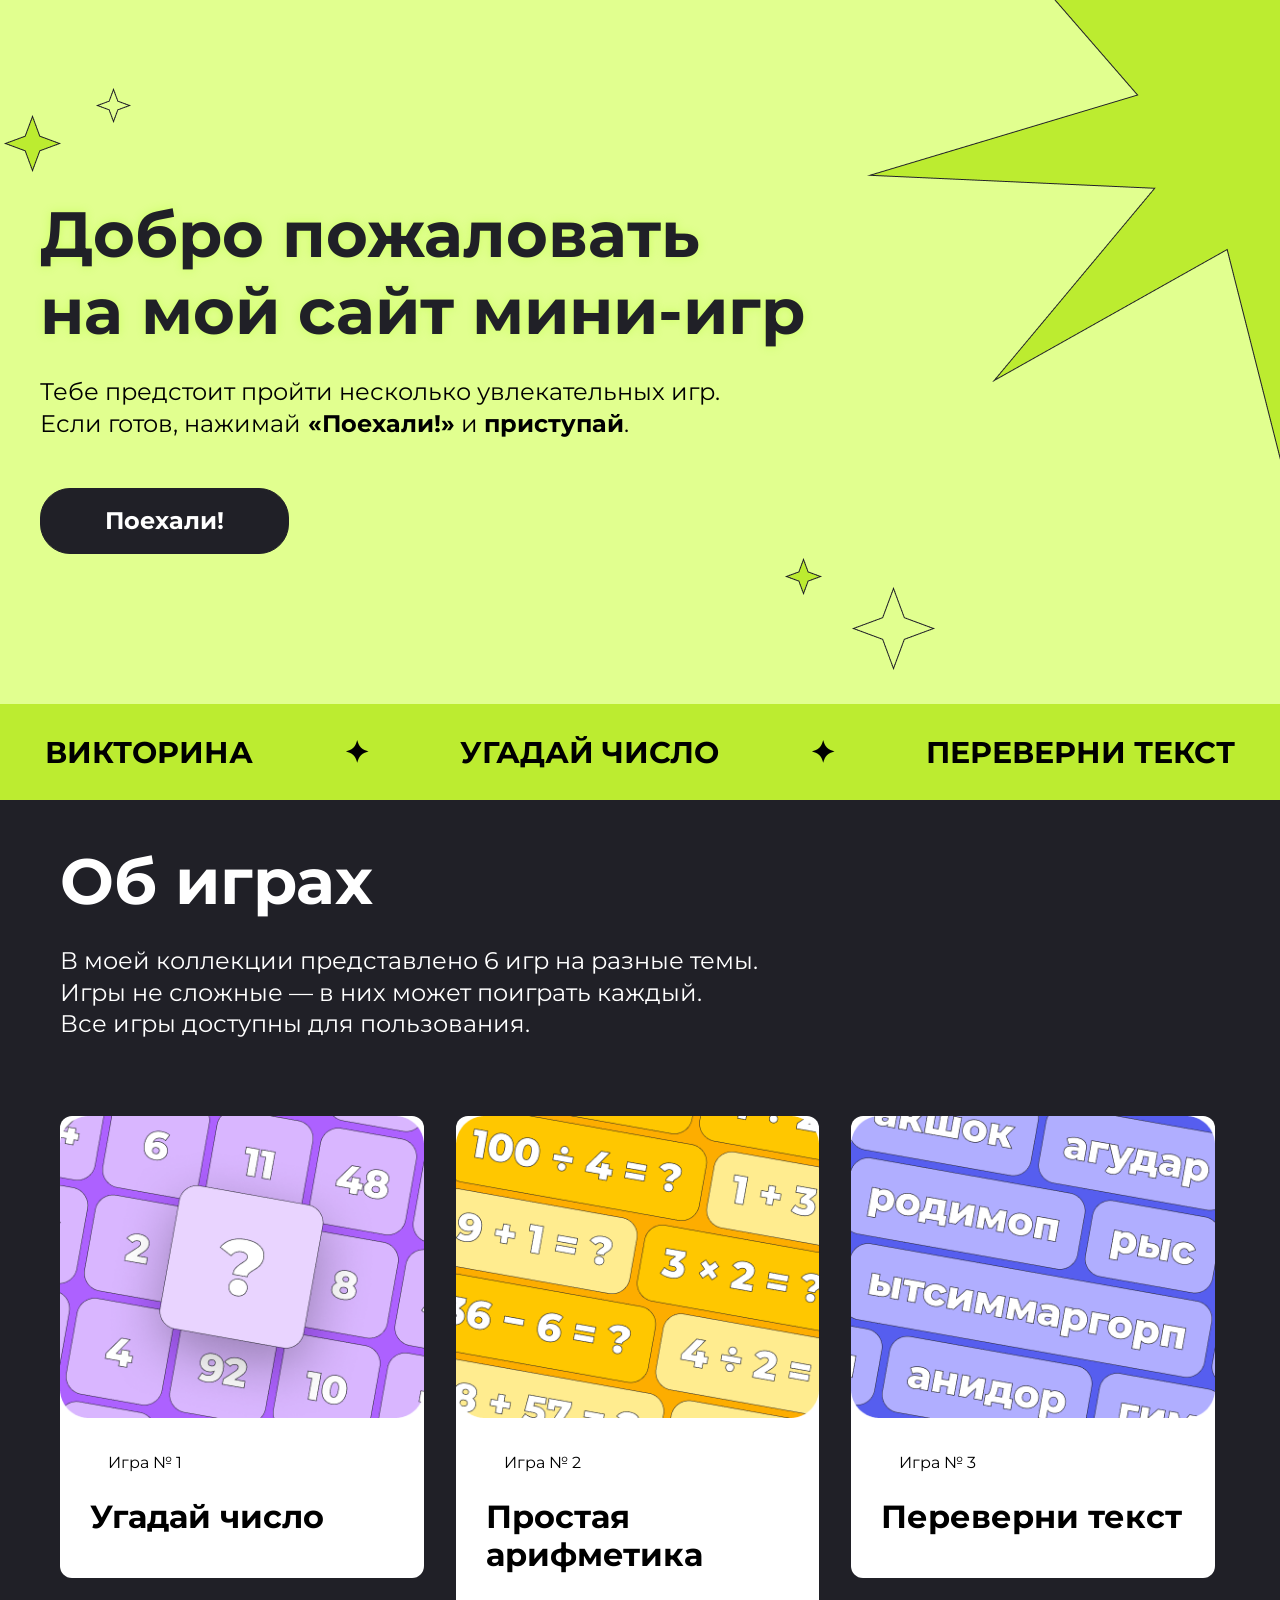
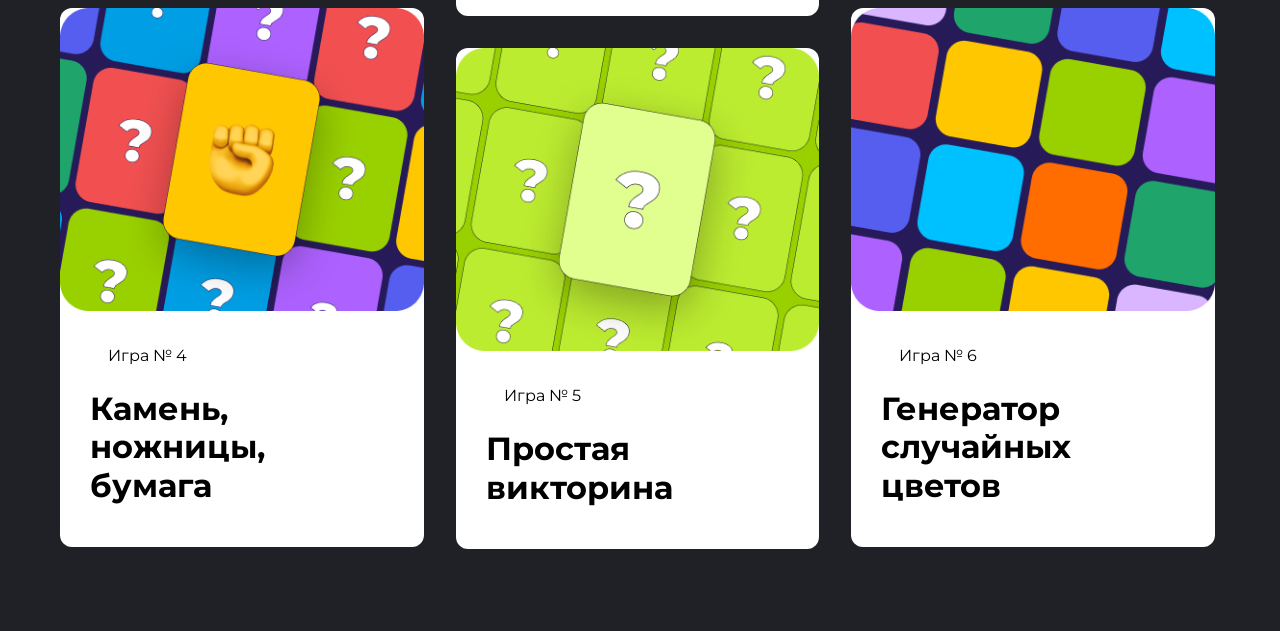
==== commit 9ac9829e: "изменила центрирование: перенесла вверх в CSS, и в HTML коде добавила к нужным блокам (center)" ====
--- a/hw2/index.html
+++ b/hw2/index.html
@@ -20,7 +20,7 @@
         <img src="img/Star-3.png" class="star star-3" alt="star">
         <img src="img/Star-4.png" class="star star-4" alt="star">
         <img src="img/Star-5.png" class="star star-5" alt="star">
-        <div class="welcome-section__container">
+        <div class="welcome-section__container center">
             <div class="welcome-section__content">
                 <h1 class="welcome-section__title">Добро пожаловать<br> на мой сайт мини-игр</h1>
                 <p class="welcome-section__text">Тебе предстоит пройти несколько увлекательных игр.<br> Если готов, нажимай<strong> «Поехали!»</strong> и <strong> приступай</strong>.</p>
@@ -35,7 +35,7 @@
     </header> 
     <!-- "Об играх"-->
     <main class="about-games-section" id="about">
-        <div class="about-games-section__container">
+        <div class="about-games-section__container center">
             <h2 class="about-games-section__title">Об играх</h2>
             <p class="about-games-section__text">В моей коллекции представлено 6 игр на разные темы.<br> Игры не сложные — в них может поиграть каждый.<br> Все игры доступны для пользования.</p>
             <div class="games-grid">
--- a/hw2/style.css
+++ b/hw2/style.css
@@ -7,7 +7,10 @@
     font-family: 'Montserrat', sans-serif;
     line-height: 1.6;
 }
-
+.center {
+    padding-left: calc(50% - 600px) ;
+    padding-right: calc(50% - 600px);
+}
 *,
 *::before,
 *::after {
@@ -26,7 +29,7 @@
 .star {
     position: absolute;
 }
-.star-1 { top: 20px; right: 2px; }
+.star-1 { top: 0; right: 0; }
 .star-2 { top: 115px; left: 4px; }
 .star-3 { top: 88px; left: 96px; }
 .star-4 { top: 587px; right: 345px; }
@@ -60,8 +63,7 @@
 .welcome-section__container,
 .about-games-section__container {
     max-width: 1200px; 
-    margin-left: calc((100% - 1200px) / 2);
-    margin-right: calc((100% - 1200px) / 2);
+    
     
 }
 .welcome-section__container { 
